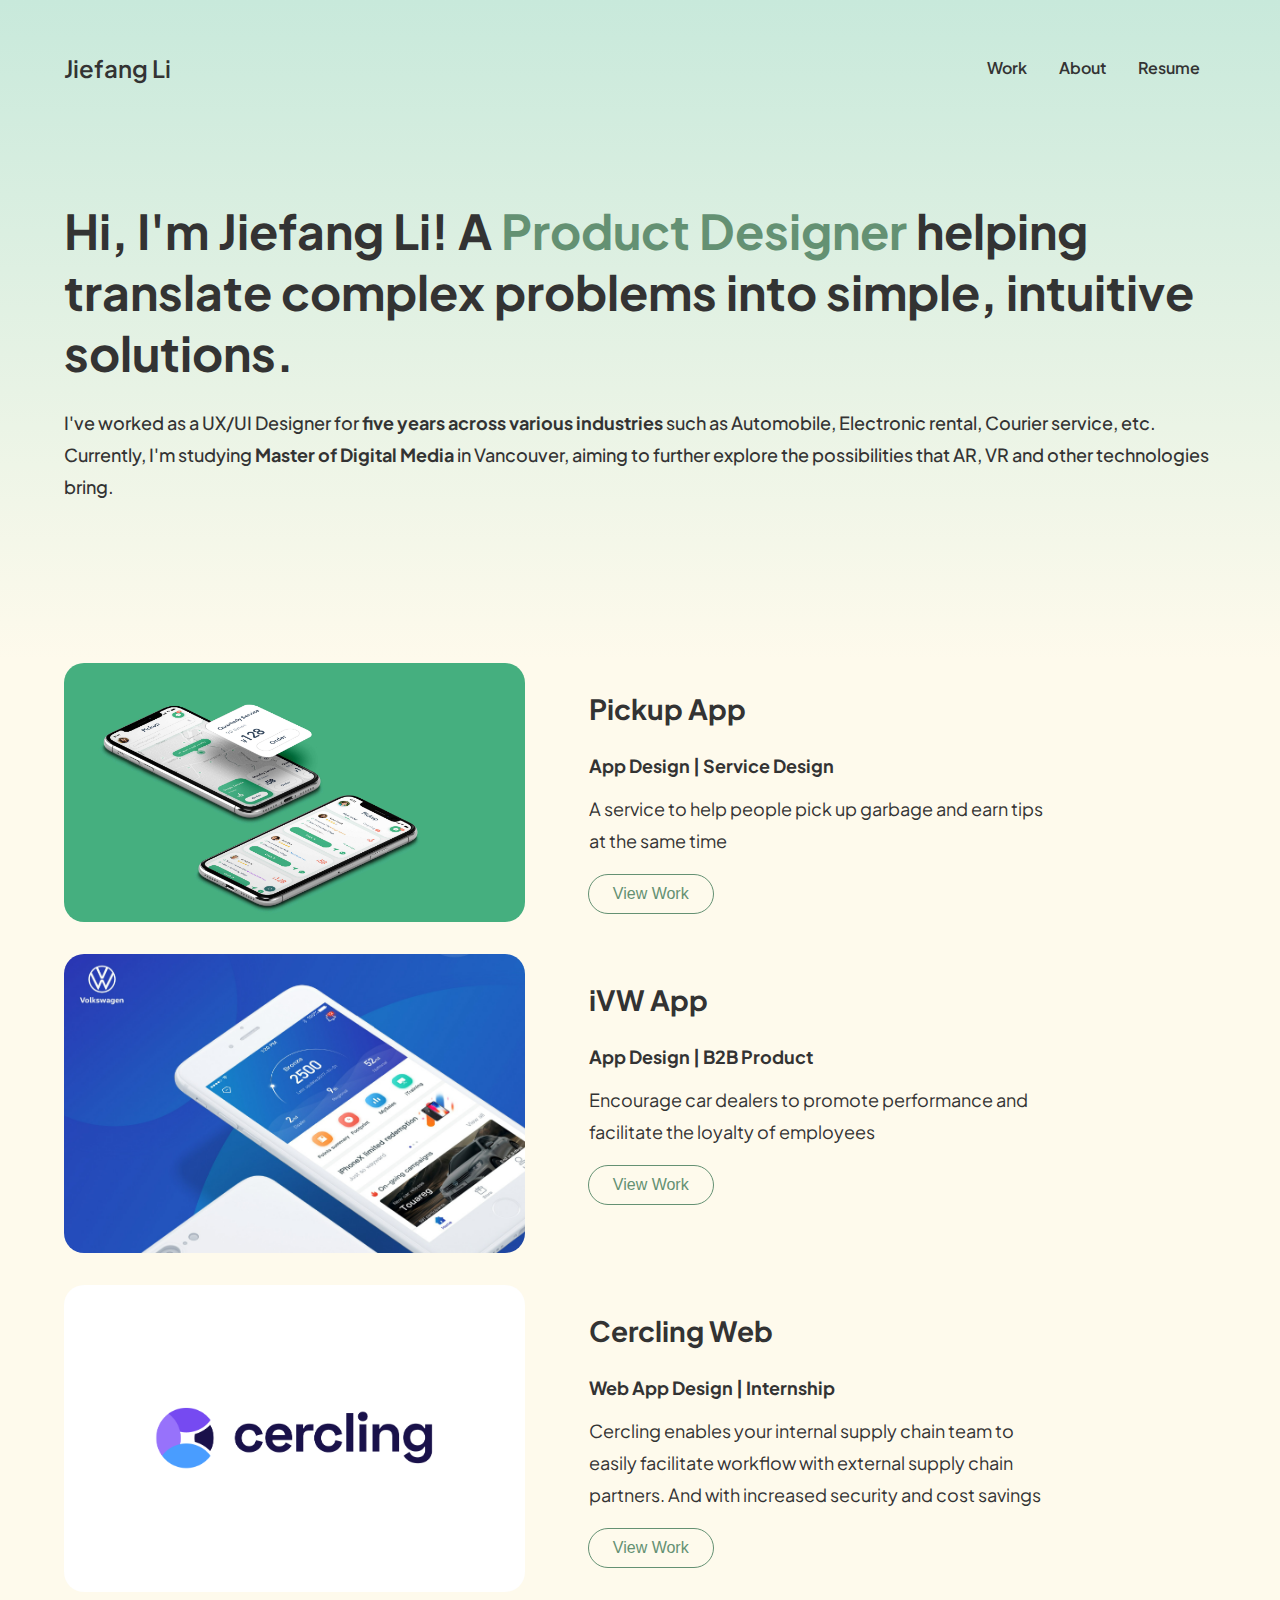
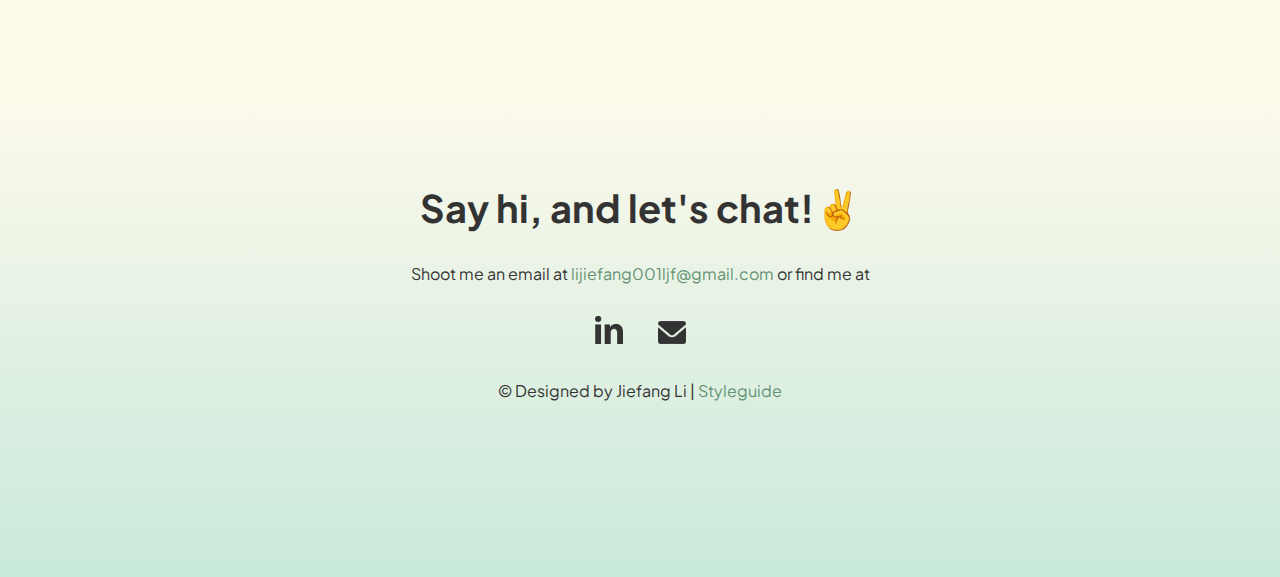
==== index.html @ 9c907c0f "Change file name" ====
<!DOCTYPE html>
<html lang="en">

  <head>
    <meta charset="utf-8">
    <meta name="viewport" content="width=device-width, initial-scale=1, maximum-scale=1, minimum-scale=1"> 
    <title>Jiefang Li</title>
    <link href="css/index.css" rel="stylesheet">
  </head>

  <body>
    <header>
      <div class="container_nav">
        <a href="work.html" id="my_name">Jiefang Li</a>
        <nav id="top_nav">
          <ul>
            <li><a href="work.html">Work</a ></li>
            <li><a href="about.html">About</a ></li>
            <li ><a href="https://drive.google.com/file/d/1ilSDPr38J20eE-0xOIcTPWDny7pMqRMl/view?usp=share_link">Resume</a ></li>
          </ul>
        </nav>
      </div>
    </header>

    <div id="gradient"></div>

    <div class="cover">
      <h1>Hi, I'm Jiefang Li! A <span class="white_color">Product Designer</span> helping translate complex problems into simple, intuitive solutions.</h1>
      <p class="cover_h4"> I've worked as a UX/UI Designer for <span class="strong_text">five years across various industries</span> such as Automobile, Electronic rental, Courier service, etc. 
      Currently, I'm studying <span class="strong_text">Master of Digital Media</span> in Vancouver, aiming to further explore the possibilities that AR, VR and other technologies bring.</p>      
    </div>


    <div class="works_collection">
      <div class="work">
        <img class="work_image" src="images/work/image1.jpg" alt="Cercling Website">
        <div class="work_text">
          <h3>Pickup App</h3>
          <h4>App Design | Service Design</h4>
          <p class="work_intro">A service to help people pick up garbage and earn tips at the same time</p>
          <input type="button" class="view_work" onclick="location.href='work1.html'" value="View Work">
        </div>
      </div>

      <div class="work">
        <img class="work_image" src="images/work/image2.png" alt="Pickup App">
        <div class="work_text">
          <h3>iVW App</h3>
          <h4>App Design | B2B Product</h4>
          <p class="work_intro">Encourage car dealers to promote performance and facilitate the loyalty of employees</p> 
          <input type="button" class="view_work" onclick="location.href='work2.html'" value="View Work">
        </div>
      </div>

      <div class="work">
        <img class="work_image" src="images/work/image3.png" alt="Cercling Website">
        <div class="work_text">
          <h3>Cercling Web</h3>
          <h4>Web App Design | Internship</h4>
          <p class="work_intro">Cercling enables your internal supply chain team to easily facilitate workflow with external supply chain partners. And with increased security and cost savings</p>
          <input type="button" class="view_work" onclick="location.href='work.html'" value="View Work">
        </div>
      </div>

    </div>


    <footer>
      <div class="footer_container">
        <h2>Say hi, and let's chat!✌</h2>
        <P>Shoot me an email at  <a href="mailto:lijiefang001ljf@gmail.com" class="in_text_link">lijiefang001ljf@gmail.com</a>  or find me at</P>
        <div class="links_container">
          <a href="https://www.linkedin.com/in/lijiefang"><img src="images/work/link1.png" class=links_image alt="Linkedin Link"></a>   
          <a href="mailto:lijiefang001ljf@gmail.com"><img src="images/work/link2.png" class=links_image alt="Email Link"></a>   
          <!--Knowledge of HTML Email Tag https://www.tutorialspoint.com/html/html_email_links.htm-->   
        </div>
        <p>© Designed by Jiefang Li | <a href="styleguide.html" class="in_text_link">Styleguide</a></p>
      </div>
    </footer>
 

  </body>
</html>


<!--Visual reference for designing my portfolio: 
  https://www.glorialukdesign.com/
  https://allyklionsky.com/apple-tv
  https://www.aditisaldanha.com/
  https://www.aditisaldanha.com/linkedin-internship
-->
---- css/index.css ----
/* font */

/*@import url('https://fonts.googleapis.com/css2?family=Inter:wght@300;400;500;700;800&display=swap');
*/

@import url('https://fonts.googleapis.com/css2?family=Inter:wght@300;400;500;700;800&family=Plus+Jakarta+Sans:ital,wght@0,200;0,300;0,400;0,500;0,600;0,800;1,200;1,300;1,400;1,500;1,600;1,800&display=swap');

body {
  font-family: 'Inter', sans-serif;
  font-family: 'Plus Jakarta Sans', sans-serif;
  color: #333333;
  background-color: #FEFAEC;
  margin:0px;
}

h1{
  font-family: 'Inter', sans-serif;
  font-family: 'Plus Jakarta Sans', sans-serif;
  font-size: 48px;
  color: #333333;
}

h2{
  font-family: 'Inter', sans-serif;
  font-family: 'Plus Jakarta Sans', sans-serif;
  color: #333333;
  font-size: 38px;
  font-weight: 700;
}

h3{
  font-family: 'Inter', sans-serif;
  font-family: 'Plus Jakarta Sans', sans-serif;  
  color: #333333;
  font-size: 28px;
}

h4 {
  font-family: 'Inter', sans-serif;
  font-family: 'Plus Jakarta Sans', sans-serif;  
  font-size: 18px;
  color: #333333;
  font-weight: 700;
}
/* font(end)*/


/* Navigation(start) */
header {
  padding-top: 2rem;
}

#my_name {
 font-size: 24px;
 text-decoration: none;
 font-weight: 600;
 color: #333333;
}

.container_nav {
  max-width: 90%;
  margin-left: auto;
  margin-right: auto;
  display:flex;
  justify-content: space-between;
  align-items: center;
}


nav{
  display: table;
}

nav a {
  text-decoration: none;
  font-weight: 600;
  color:#333333;
}

nav a:hover,
nav a:focus {
  color: #649173;
  text-decoration: underline;
  text-underline-offset: 6px;
  /*Show underline on hover: https://stackoverflow.com/questions/22674633/text-that-shows-an-underline-on-hover*/
}

nav ul {
  list-style: none;
  padding: 0;
  display: flex;
}

nav li {
  margin-left:1em;
  margin-right:1em;
  line-height: 40px;
}

/* Navigation(end) */

#gradient {
  height: 660px;
  width: 100%;
  z-index: -100;
  background-color: #FEFAEC; 
  background-image: linear-gradient(#C8E9DB, #FEFAEC);
  /*background-image: linear-gradient(#CFDEF3, #E0EAFC);*/
  top: 0;
  position: absolute;
}


.cover {
  max-width: 90%;
  text-align: left;
  margin-left: auto;
  margin-right: auto;
  margin-top: 6rem;
}

.cover_h4 {
  margin-top: -0.5rem;
  line-height: 2rem;
  font-weight: 500;
  font-size: 18px;
}

.white_color {
  color: #649173;
}

.strong_text {
  font-weight: 700;
}

.works_collection {
  width: 90%;
  margin-left: auto;
  margin-right: auto;
  margin-top: 10rem;
}

.work {
  width: 100%;
  display: flex;
  margin-bottom: 2rem;
}

.work_image {
  width: 36vw;
  border-radius: 20px;
  object-fit: cover;
  object-position: top center;
}

.work_text {
  margin-left: 5vw;
  width: 36vw;
}

.work_intro {
  font-size: 18px;
  line-height: 2rem;
  margin-top: -0.5rem;
}

.view_work {
  padding: 10px 24px;
  font-size: 16px;
  text-decoration: none;
  color: #649173;
  background-color: transparent;
  border-style: none;
  border-radius: 50px;
  outline: #649173 1px solid;
  cursor: pointer;
}

.view_work:hover {
  color: #ffffff;
  background-color: #649173;
  outline: #649173 1px solid;
  cursor: pointer;
  transition: all .4s ease-in-out;
}
/* Knowledge of hovering effect is from https://alvarotrigo.com/blog/best-css-button-hover-effects/*/

/* footer */

footer {
  margin-top: 6rem;
  background-color: #FEFAEC; 
  background-image: linear-gradient(#FEFAEC, #C8E9DB);
  padding-top: 4rem;
  padding-bottom: 10rem;
}

.footer_container {
  text-align: center;
}

.links_image {
  width: 28px;
  margin: 1rem;
}

.in_text_link {
  color:#649173;
  text-decoration: none;
}
  
.in_text_link:hover {
  text-decoration: underline;
  text-underline-offset: 4px;
}
  
.in_text_link:focus {
  text-decoration: underline;
  text-underline-offset: 4px;
}
  
/* footer (end) */

@media only screen and (min-width:300px) and (max-width:480px) {


  nav li {
    margin-left:0.5em;
    margin-right:0.5em;
  }
  

  .cover {
    margin-top: 4rem;
  }

  h1 {
    font-size: 40px;
  }

  .cover_h4 {
    font-size: 16px;
  }

  .works_collection{
    margin-top: 4rem;
  }

  .work h4 {
    margin-top: 0;
  }

  .work h3 {
    margin-bottom: 0.5em;
    margin-top: 0.5em;
  }
  
  .work {
    width: 100%;
    display: flex;
    flex-wrap: wrap;
    margin-bottom: 3rem;
  }
  
  .work_image {
    width: 100%;
    height: 100%;
    border-radius: 20px;
  }
  
  .work_text {
    margin-left: 0;
    width: 100%;
  }
  
  .work_intro {
    font-size: 16px;
    line-height: 1.8rem;
    margin-top: -1rem;
  }

  footer {
    margin-top: 0;
  }
  
  footer h2 {
    font-size: 28px;
  }

  footer p{
    width: 90vw;
    line-height: 1.8rem;
    margin-left: auto;
    margin-right: auto;
  }


}


@media only screen and (min-width:481px) and (max-width:768px) {

  h1 {
    font-size: 40px;
  }

  .cover_h4 {
    font-size: 16px;
  }

  .works_collection{
    margin-top: 6rem;
  }

  .work h4 {
    margin-top: 0;
  }

  .work h3 {
    margin-bottom: 0.5em;
    margin-top: 0.5em;
  }
  
  .work {
    width: 100%;
    display: flex;
    flex-wrap: wrap;
    margin-bottom: 3rem;
  }
  
  .work_image {
    width: 100%;
    height: 100%;
    border-radius: 20px;
  }
  
  .work_text {
    margin-left: 0;
    width: 100%;
  }
  
  .work_intro {
    font-size: 16px;
    line-height: 1.8rem;
    margin-top: -1rem;
  }

  footer {
    margin-top: 2rem;
  }
  
  footer h2 {
    font-size: 28px;
  }

  footer p{
    width: 80vw;
    margin-left: auto;
    margin-right: auto;
    line-height: 1.8rem;
  }

}

@media only screen and (min-width:769px) and (max-width:1120px) {

  .work h4 {
    margin-top: 0;
  }

  .work h3 {
    margin-bottom: 0.5em;
    margin-top: 0.5em;
  }
  
  .work {
    width: 100%;
    display: flex;
    margin-bottom: 2rem;
  }
  
  .work_image {
    width: 36vw;
    border-radius: 20px;
  }
  
  .work_text {
    margin-left: 5vw;
    width: 40vw;
  }
  
  .work_intro {
    font-size: 16px;
    line-height: 1.8rem;
    margin-top: -1rem;
  }
  
  
  }
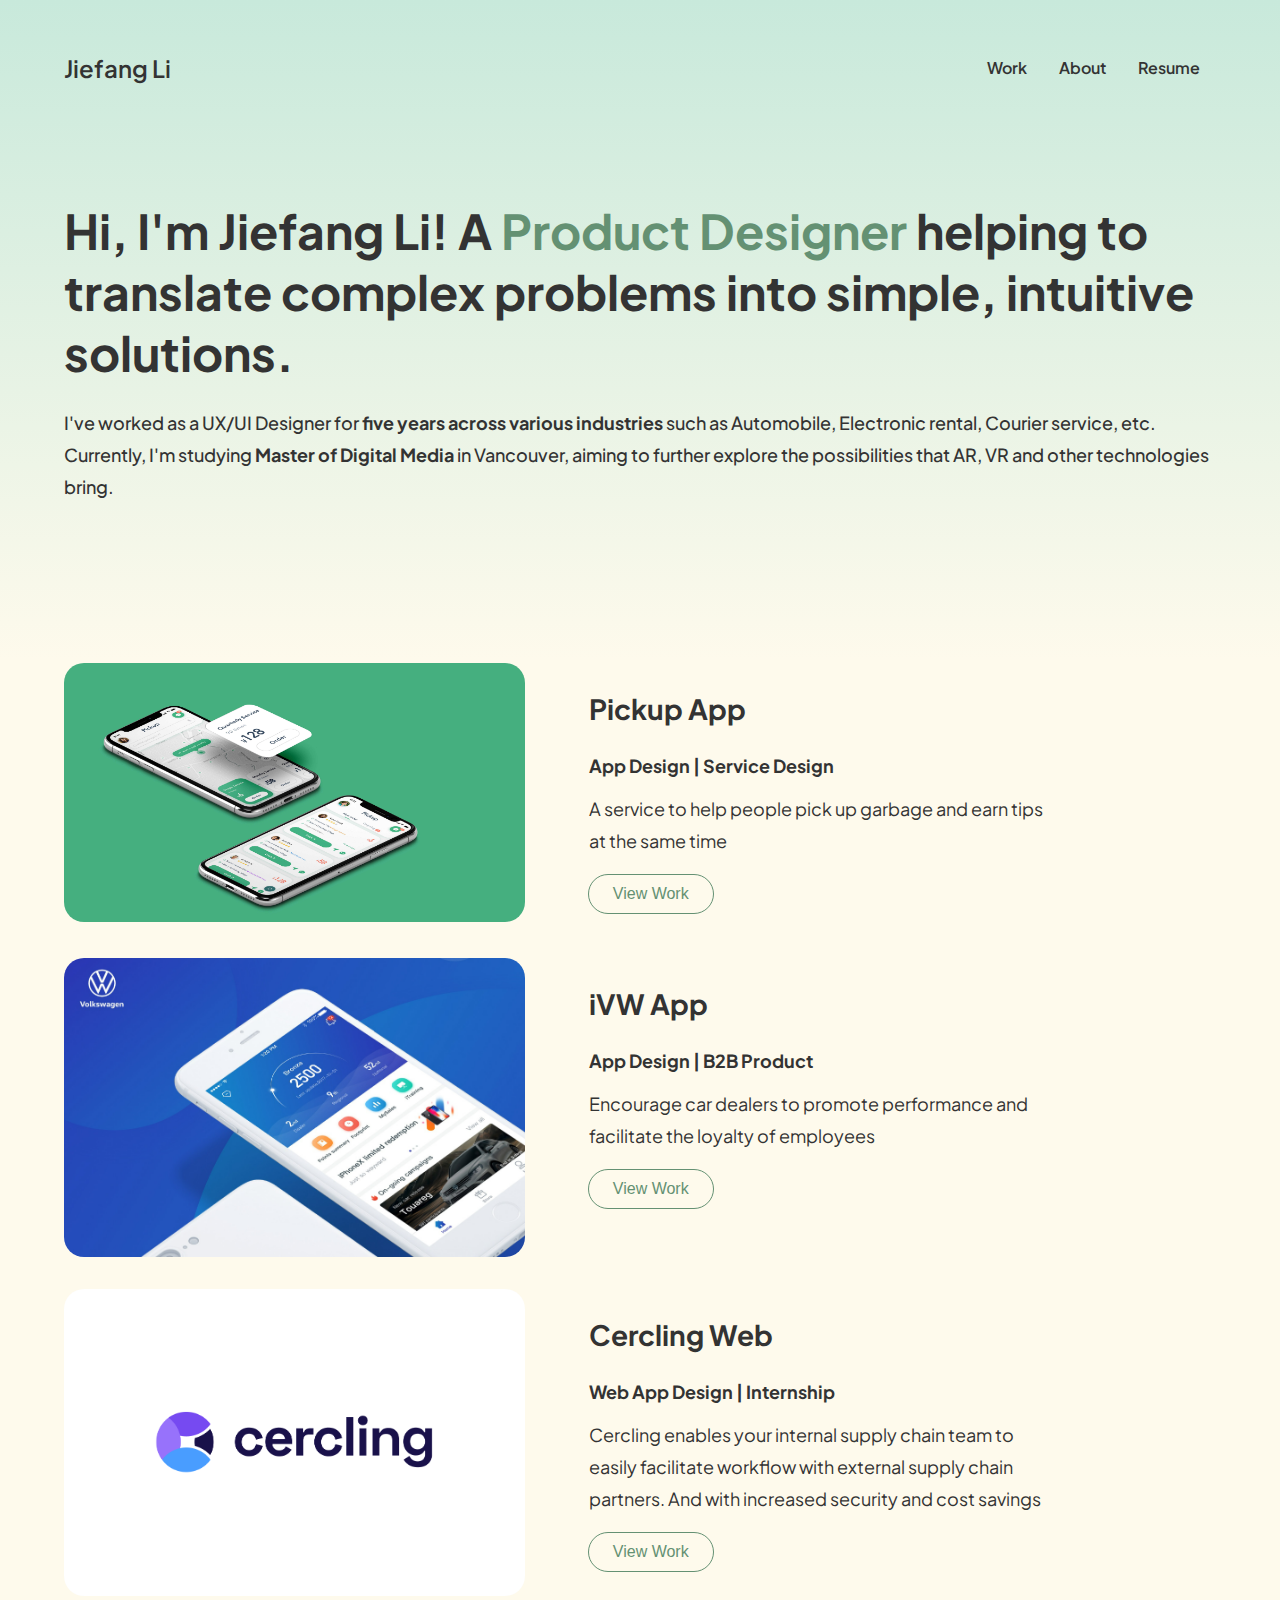
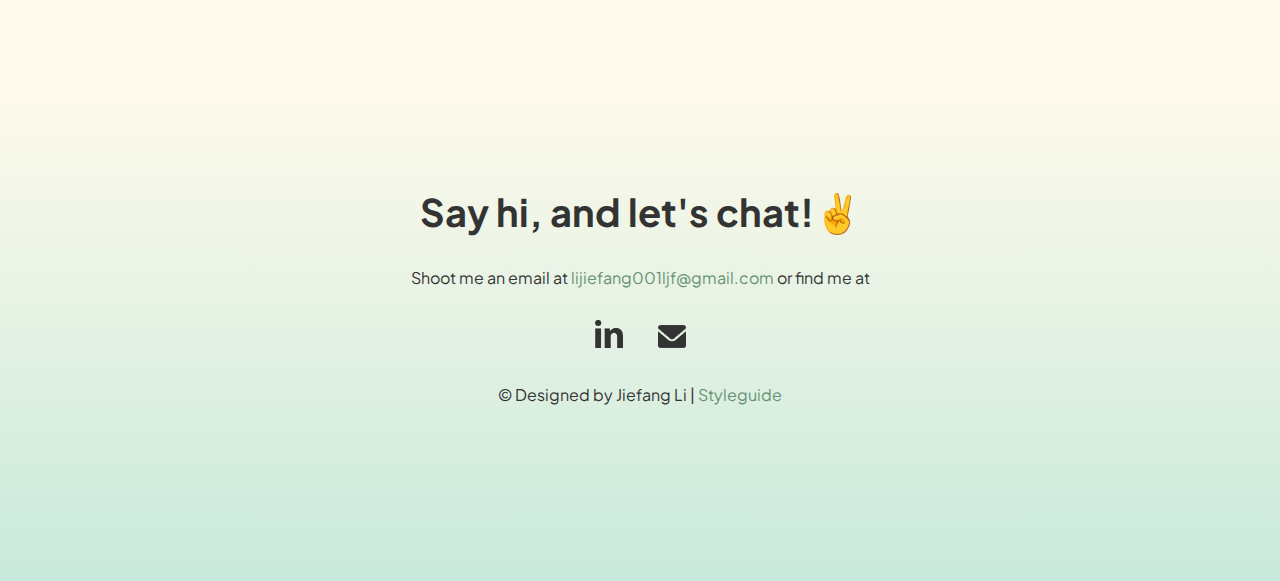
==== commit 20ffe2b6: "Portfolio update" ====
--- a/index.html
+++ b/index.html
@@ -11,10 +11,10 @@
   <body>
     <header>
       <div class="container_nav">
-        <a href="work.html" id="my_name">Jiefang Li</a>
+        <a href="index.html" id="my_name">Jiefang Li</a>
         <nav id="top_nav">
           <ul>
-            <li><a href="work.html">Work</a ></li>
+            <li><a href="index.html">Work</a ></li>
             <li><a href="about.html">About</a ></li>
             <li ><a href="https://drive.google.com/file/d/1ilSDPr38J20eE-0xOIcTPWDny7pMqRMl/view?usp=share_link">Resume</a ></li>
           </ul>
@@ -25,7 +25,7 @@
     <div id="gradient"></div>
 
     <div class="cover">
-      <h1>Hi, I'm Jiefang Li! A <span class="white_color">Product Designer</span> helping translate complex problems into simple, intuitive solutions.</h1>
+      <h1>Hi, I'm Jiefang Li! A <span class="white_color">Product Designer</span> helping to translate complex problems into simple, intuitive solutions.</h1>
       <p class="cover_h4"> I've worked as a UX/UI Designer for <span class="strong_text">five years across various industries</span> such as Automobile, Electronic rental, Courier service, etc. 
       Currently, I'm studying <span class="strong_text">Master of Digital Media</span> in Vancouver, aiming to further explore the possibilities that AR, VR and other technologies bring.</p>      
     </div>
@@ -33,7 +33,9 @@
 
     <div class="works_collection">
       <div class="work">
-        <img class="work_image" src="images/work/image1.jpg" alt="Cercling Website">
+        <div class="image_wrapper">
+         <img class="work_image" src="images/index/image1.jpg" alt="Cercling Website">
+        </div>
         <div class="work_text">
           <h3>Pickup App</h3>
           <h4>App Design | Service Design</h4>
@@ -43,7 +45,7 @@
       </div>
 
       <div class="work">
-        <img class="work_image" src="images/work/image2.png" alt="Pickup App">
+        <img class="work_image" src="images/index/image2.png" alt="Pickup App">
         <div class="work_text">
           <h3>iVW App</h3>
           <h4>App Design | B2B Product</h4>
@@ -53,12 +55,12 @@
       </div>
 
       <div class="work">
-        <img class="work_image" src="images/work/image3.png" alt="Cercling Website">
+        <img class="work_image" src="images/index/image3.png" alt="Cercling Website">
         <div class="work_text">
           <h3>Cercling Web</h3>
           <h4>Web App Design | Internship</h4>
           <p class="work_intro">Cercling enables your internal supply chain team to easily facilitate workflow with external supply chain partners. And with increased security and cost savings</p>
-          <input type="button" class="view_work" onclick="location.href='work.html'" value="View Work">
+          <input type="button" class="view_work" onclick="location.href='index.html'" value="View Work">
         </div>
       </div>
 
@@ -70,8 +72,8 @@
         <h2>Say hi, and let's chat!✌</h2>
         <P>Shoot me an email at  <a href="mailto:lijiefang001ljf@gmail.com" class="in_text_link">lijiefang001ljf@gmail.com</a>  or find me at</P>
         <div class="links_container">
-          <a href="https://www.linkedin.com/in/lijiefang"><img src="images/work/link1.png" class=links_image alt="Linkedin Link"></a>   
-          <a href="mailto:lijiefang001ljf@gmail.com"><img src="images/work/link2.png" class=links_image alt="Email Link"></a>   
+          <a href="https://www.linkedin.com/in/lijiefang"><img src="images/index/link1.png" class=links_image alt="Linkedin Link"></a>   
+          <a href="mailto:lijiefang001ljf@gmail.com"><img src="images/index/link2.png" class=links_image alt="Email Link"></a>   
           <!--Knowledge of HTML Email Tag https://www.tutorialspoint.com/html/html_email_links.htm-->   
         </div>
         <p>© Designed by Jiefang Li | <a href="styleguide.html" class="in_text_link">Styleguide</a></p>
--- a/css/index.css
+++ b/css/index.css
@@ -110,6 +110,10 @@
   position: absolute;
 }
 
+@keyframes moveup {
+  from {transform: translateY(0em); opacity: 0;}
+  to {transform: translateY(-2em); opacity: 1;}
+}
 
 .cover {
   max-width: 90%;
@@ -117,6 +121,7 @@
   margin-left: auto;
   margin-right: auto;
   margin-top: 6rem;
+  animation: moveup 1s forwards;
 }
 
 .cover_h4 {
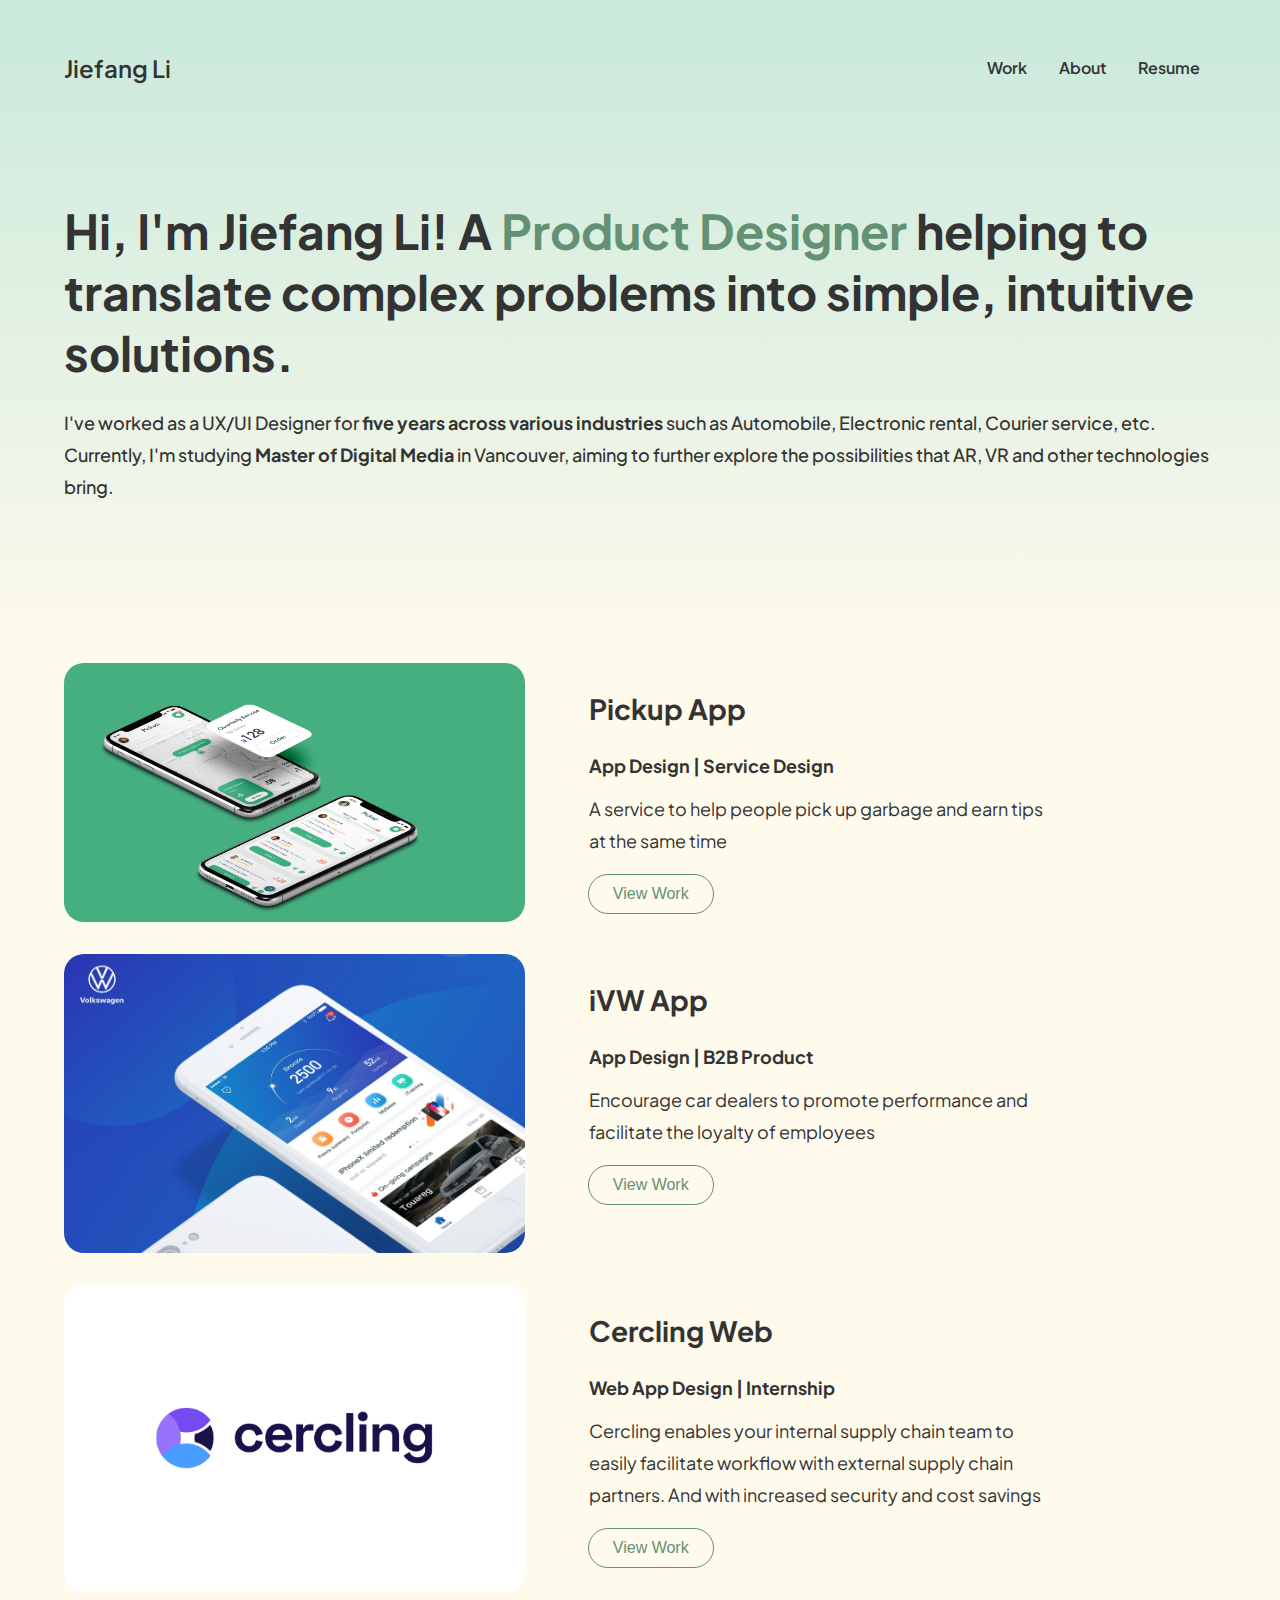
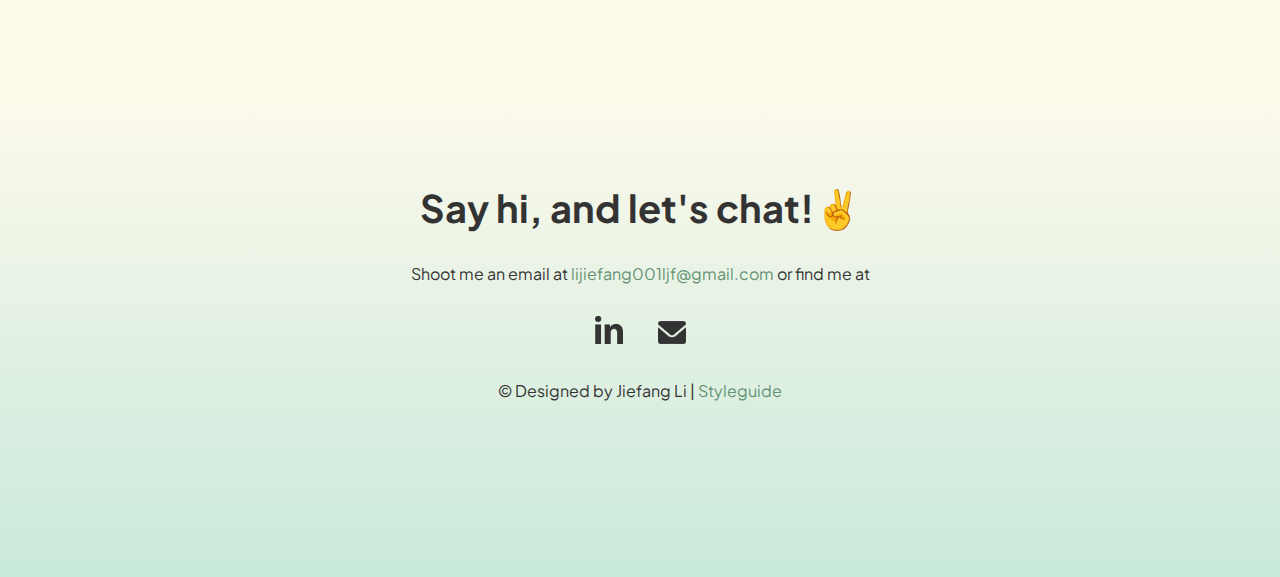
==== commit 27b72f0f: "Debug" ====
--- a/index.html
+++ b/index.html
@@ -33,9 +33,7 @@
 
     <div class="works_collection">
       <div class="work">
-        <div class="image_wrapper">
-         <img class="work_image" src="images/index/image1.jpg" alt="Cercling Website">
-        </div>
+        <img class="work_image" src="images/index/image1.jpg" alt="Cercling Website">
         <div class="work_text">
           <h3>Pickup App</h3>
           <h4>App Design | Service Design</h4>
